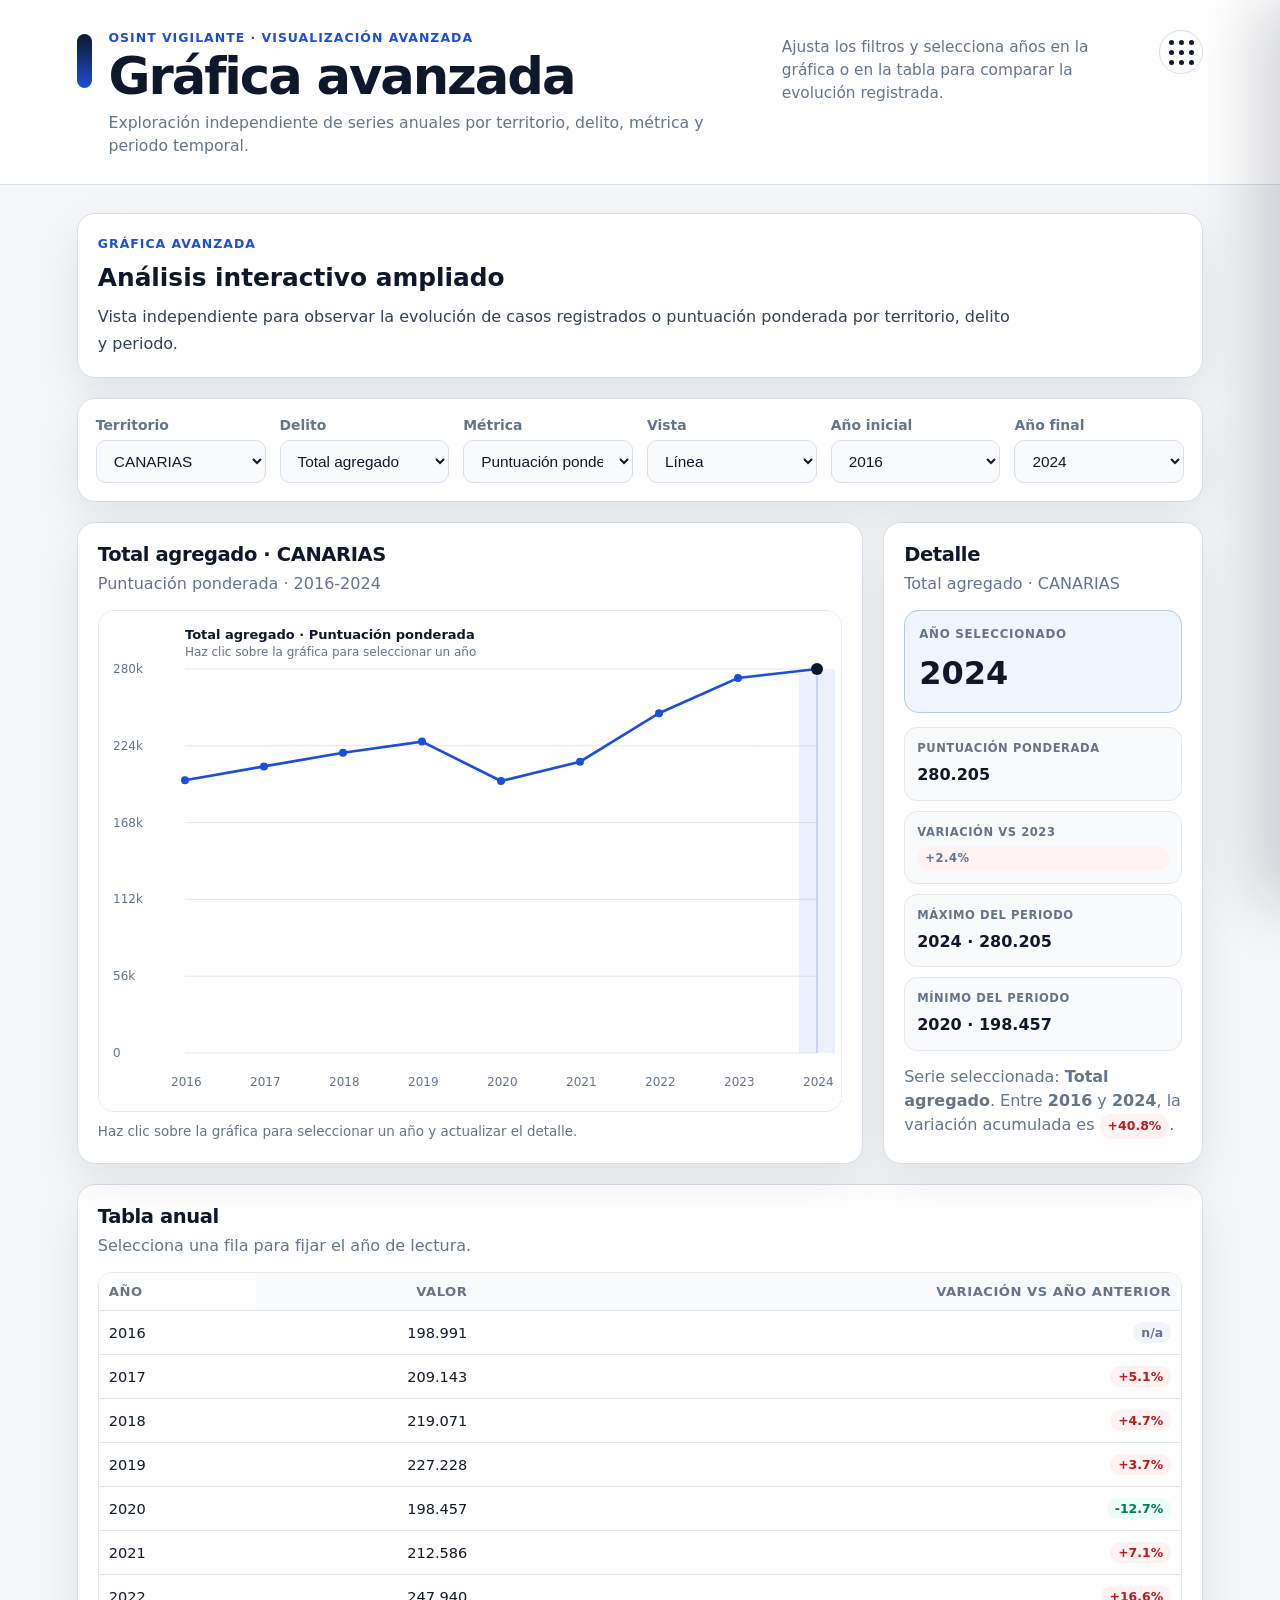
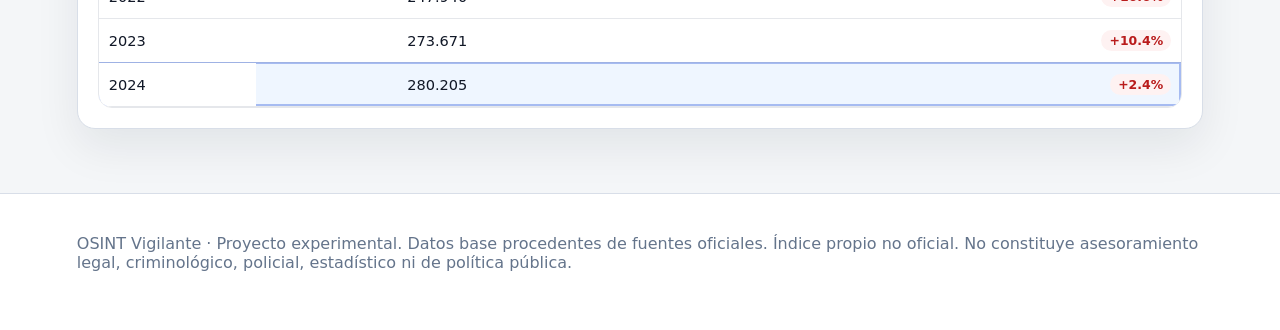
==== grafica.html @ 068927e8 "Fix advanced graph blank page" ====
<!doctype html>
<html lang="es">
<head>
  <meta charset="utf-8" />
  <meta name="viewport" content="width=device-width, initial-scale=1" />

  <title>Gráfica avanzada · OSINT Vigilante</title>

  <meta
    name="description"
    content="Visualización interactiva avanzada del Observatorio de Severidad Criminal en España, con selección de territorio, delito, métrica y periodo temporal."
  />

  <link rel="stylesheet" href="styles.css?v=18" />
</head>

<body>
  <header class="topbar">
    <div class="brand">
      <span class="brand-mark"></span>

      <div>
        <p class="eyebrow">OSINT Vigilante · Visualización avanzada</p>
        <h1>Gráfica avanzada</h1>
        <p class="project-label">
          Exploración independiente de series anuales por territorio, delito, métrica y periodo temporal.
        </p>
      </div>
    </div>

    <div class="topbar-actions">
      <p class="header-note">
        Ajusta los filtros y selecciona años en la gráfica o en la tabla para comparar la evolución registrada.
      </p>

      <button
        id="menuButton"
        class="apps-button"
        type="button"
        aria-label="Abrir menú"
        aria-expanded="false"
      >
        <span></span><span></span><span></span>
        <span></span><span></span><span></span>
        <span></span><span></span><span></span>
      </button>
    </div>
  </header>

  <div id="drawerOverlay" class="drawer-overlay"></div>

  <aside id="sideDrawer" class="side-drawer" aria-label="Menú lateral">
    <div class="drawer-header">
      <div>
        <p class="eyebrow">Navegación</p>
        <h2>OSINT Vigilante</h2>
      </div>

      <button
        id="closeMenuButton"
        class="drawer-close"
        type="button"
        aria-label="Cerrar menú"
      >
        ×
      </button>
    </div>

    <nav class="drawer-nav">
      <a href="index.html">
        <strong>Dashboard</strong>
        <span>Explorar datos ponderados por territorio, año y delito.</span>
      </a>

      <a href="grafica.html">
        <strong>Gráfica avanzada</strong>
        <span>Visualización interactiva independiente para análisis gráfico ampliado.</span>
      </a>

      <a href="metodologia.html">
        <strong>Motivo, metodología y disclaimer legal</strong>
        <span>Por qué existe el proyecto, límites de uso y advertencias.</span>
      </a>
    </nav>

    <div class="drawer-note">
      <strong>OSINT Vigilante:</strong>
      proyecto personal de análisis de fuentes abiertas y visualización de datos públicos. Serie anual consolidada hasta 2024.
    </div>
  </aside>

  <main>
    <section class="panel page-section advanced-hero">
      <p class="section-kicker">Gráfica avanzada</p>
      <h2>Análisis interactivo ampliado</h2>
      <p>
        Vista independiente para observar la evolución de casos registrados o puntuación ponderada por territorio, delito y periodo.
      </p>
    </section>

    <section class="advanced-controls" aria-label="Controles de gráfica avanzada">
      <label>
        Territorio
        <select id="advancedTerritorySelect"></select>
      </label>

      <label>
        Delito
        <select id="advancedCrimeSelect"></select>
      </label>

      <label>
        Métrica
        <select id="advancedMetricSelect">
          <option value="weighted_score">Puntuación ponderada</option>
          <option value="count">Casos registrados</option>
        </select>
      </label>

      <label>
        Vista
        <select id="advancedModeSelect">
          <option value="line">Línea</option>
          <option value="bar">Barras</option>
        </select>
      </label>

      <label>
        Año inicial
        <select id="advancedStartYearSelect"></select>
      </label>

      <label>
        Año final
        <select id="advancedEndYearSelect"></select>
      </label>
    </section>

    <section class="advanced-grid">
      <article class="panel advanced-chart-panel">
        <div class="panel-header">
          <div>
            <h2 id="advancedChartTitle">Evolución</h2>
            <p id="advancedChartSubtitle">Selecciona filtros para cargar la serie.</p>
          </div>
        </div>

        <div class="advanced-canvas-wrap">
          <canvas id="advancedChartCanvas"></canvas>
        </div>

        <p class="advanced-chart-help">
          Haz clic sobre la gráfica para seleccionar un año y actualizar el detalle.
        </p>
      </article>

      <aside class="panel">
        <div class="panel-header">
          <div>
            <h2>Detalle</h2>
            <p id="advancedDetailSubtitle">Resumen del año seleccionado.</p>
          </div>
        </div>

        <div id="advancedInsightBox" class="advanced-insight-box"></div>
      </aside>
    </section>

    <section class="panel advanced-mobile-panel">
      <div class="panel-header">
        <div>
          <h2>Serie anual</h2>
          <p>Vista optimizada para selección táctil.</p>
        </div>
      </div>

      <div id="advancedMobileList" class="advanced-mobile-list"></div>
    </section>

    <section class="panel advanced-table-panel">
      <div class="panel-header">
        <div>
          <h2>Tabla anual</h2>
          <p>Selecciona una fila para fijar el año de lectura.</p>
        </div>
      </div>

      <div class="table-scroll">
        <table class="advanced-table">
          <thead>
            <tr>
              <th>Año</th>
              <th>Valor</th>
              <th>Variación vs año anterior</th>
            </tr>
          </thead>

          <tbody id="advancedTableBody"></tbody>
        </table>
      </div>
    </section>
  </main>

  <footer>
    <p>
      OSINT Vigilante · Proyecto experimental. Datos base procedentes de fuentes oficiales. Índice propio no oficial. No constituye asesoramiento legal, criminológico, policial, estadístico ni de política pública.
    </p>
  </footer>

  <script src="menu.js?v=18"></script>
  <script src="grafica.js?v=18"></script>
</body>
</html>
---- styles.css ----
:root {
  --bg: #f4f6f8;
  --surface: #ffffff;
  --surface-soft: #f8fafc;
  --text: #111827;
  --muted: #64748b;
  --border: #d8dee8;
  --border-soft: #e5e7eb;
  --navy: #0f172a;
  --blue: #1d4ed8;
  --blue-soft: #eff6ff;
  --green: #047857;
  --green-soft: #ecfdf5;
  --red: #b91c1c;
  --red-soft: #fef2f2;
  --amber: #b45309;
  --amber-soft: #fffbeb;
  --shadow: 0 18px 45px rgba(15, 23, 42, 0.08);
}

* {
  box-sizing: border-box;
}

html,
body {
  max-width: 100%;
}

body {
  margin: 0;
  font-family: Inter, ui-sans-serif, system-ui, -apple-system, BlinkMacSystemFont, "Segoe UI", sans-serif;
  background: var(--bg);
  color: var(--text);
}

/* =========================
   Header
   ========================= */

.topbar {
  padding: 30px 6vw 26px;
  background: var(--surface);
  border-bottom: 1px solid var(--border);
  display: flex;
  align-items: flex-start;
  justify-content: space-between;
  gap: 28px;
}

.brand {
  display: flex;
  align-items: flex-start;
  gap: 16px;
}

.brand-mark {
  width: 18px;
  height: 54px;
  border-radius: 999px;
  background: linear-gradient(180deg, var(--navy), var(--blue));
  display: inline-block;
  margin-top: 4px;
}

.eyebrow {
  margin: 0 0 6px;
  color: var(--blue);
  font-weight: 700;
  text-transform: uppercase;
  font-size: 0.78rem;
  letter-spacing: 0.08em;
}

h1 {
  margin: 0;
  max-width: 900px;
  font-size: clamp(1.9rem, 4vw, 3.7rem);
  line-height: 1;
  color: var(--navy);
  letter-spacing: -0.04em;
}

.project-label {
  margin: 10px 0 0;
  color: var(--muted);
  font-size: 0.98rem;
  line-height: 1.45;
  max-width: 760px;
}

.header-note {
  max-width: 420px;
  margin: 6px 0 0;
  color: var(--muted);
  line-height: 1.5;
  font-size: 0.96rem;
}

.topbar-actions {
  display: flex;
  align-items: flex-start;
  gap: 18px;
}

.apps-button {
  width: 44px;
  height: 44px;
  flex: 0 0 auto;
  display: grid;
  grid-template-columns: repeat(3, 5px);
  grid-template-rows: repeat(3, 5px);
  gap: 5px;
  justify-content: center;
  align-content: center;
  border: 1px solid var(--border);
  border-radius: 999px;
  background: var(--surface);
  cursor: pointer;
  transition: background 0.15s ease, box-shadow 0.15s ease, transform 0.15s ease;
}

.apps-button span {
  width: 5px;
  height: 5px;
  border-radius: 999px;
  background: var(--navy);
  display: block;
}

.apps-button:hover {
  background: var(--blue-soft);
  box-shadow: 0 10px 28px rgba(15, 23, 42, 0.12);
  transform: translateY(-1px);
}

/* =========================
   Drawer
   ========================= */

.no-scroll {
  overflow: hidden;
}

.drawer-overlay {
  position: fixed;
  inset: 0;
  background: rgba(15, 23, 42, 0.38);
  opacity: 0;
  pointer-events: none;
  transition: opacity 0.2s ease;
  z-index: 40;
}

.drawer-overlay.overlay-visible {
  opacity: 1;
  pointer-events: auto;
}

.side-drawer {
  position: fixed;
  top: 0;
  right: 0;
  width: min(430px, 92vw);
  height: 100vh;
  background: var(--surface);
  border-left: 1px solid var(--border);
  box-shadow: -24px 0 60px rgba(15, 23, 42, 0.18);
  transform: translateX(100%);
  transition: transform 0.24s ease;
  z-index: 50;
  padding: 24px;
  display: flex;
  flex-direction: column;
}

.side-drawer.drawer-open {
  transform: translateX(0);
}

.drawer-header {
  display: flex;
  justify-content: space-between;
  align-items: flex-start;
  gap: 18px;
  padding-bottom: 18px;
  border-bottom: 1px solid var(--border-soft);
}

.drawer-header h2 {
  margin: 0;
  color: var(--navy);
  letter-spacing: -0.03em;
}

.drawer-close {
  width: 38px;
  height: 38px;
  border: 1px solid var(--border);
  border-radius: 999px;
  background: var(--surface-soft);
  color: var(--navy);
  font-size: 1.5rem;
  line-height: 1;
  cursor: pointer;
}

.drawer-close:hover {
  background: var(--blue-soft);
}

.drawer-nav {
  display: grid;
  gap: 12px;
  margin-top: 22px;
}

.drawer-nav a {
  display: grid;
  gap: 5px;
  padding: 15px;
  border: 1px solid var(--border-soft);
  border-radius: 14px;
  background: var(--surface-soft);
  color: var(--text);
  text-decoration: none;
  transition: background 0.15s ease, border-color 0.15s ease, transform 0.15s ease;
}

.drawer-nav a:hover {
  background: var(--blue-soft);
  border-color: rgba(29, 78, 216, 0.35);
  transform: translateY(-1px);
}

.drawer-nav strong {
  color: var(--navy);
}

.drawer-nav span {
  color: var(--muted);
  line-height: 1.4;
  font-size: 0.92rem;
}

.drawer-note {
  margin-top: auto;
  padding: 14px;
  border: 1px solid #f5d68a;
  border-radius: 14px;
  background: var(--amber-soft);
  color: #713f12;
  line-height: 1.45;
}

/* =========================
   Main layout
   ========================= */

main {
  padding: 28px 6vw 64px;
}

/* =========================
   Methodology warning
   ========================= */

details.method-warning {
  margin-bottom: 20px;
  padding: 0;
  border: 1px solid var(--red);
  border-left: 5px solid var(--red);
  border-radius: 14px;
  background: #ffffff;
  color: #111827;
  overflow: hidden;
}

details.method-warning summary {
  display: flex;
  align-items: center;
  justify-content: space-between;
  gap: 14px;
  padding: 15px 17px;
  cursor: pointer;
  color: #111827;
  font-weight: 800;
  line-height: 1.35;
  list-style: none;
  user-select: none;
}

details.method-warning summary::-webkit-details-marker {
  display: none;
}

details.method-warning summary::after {
  content: "";
  width: 9px;
  height: 9px;
  border-right: 2px solid #111827;
  border-bottom: 2px solid #111827;
  transform: rotate(45deg);
  transition: transform 0.15s ease;
  flex: 0 0 auto;
  margin-right: 3px;
}

details.method-warning[open] summary {
  border-bottom: 1px solid #fee2e2;
}

details.method-warning[open] summary::after {
  transform: rotate(-135deg);
}

.method-warning-body {
  padding: 15px 17px 17px;
  color: #111827;
  line-height: 1.55;
  background: #ffffff;
}

.method-warning-body p {
  margin: 0 0 11px;
  color: #111827;
}

.method-warning-body p:last-child {
  margin-bottom: 0;
}

.method-warning-body strong {
  color: #111827;
}

section.method-warning {
  margin-bottom: 20px;
  padding: 15px 17px;
  border: 1px solid var(--red);
  border-left: 5px solid var(--red);
  border-radius: 14px;
  background: #ffffff;
  color: #111827;
  line-height: 1.45;
}

/* =========================
   Filters
   ========================= */

.filters-panel {
  display: grid;
  grid-template-columns: repeat(4, minmax(180px, 1fr));
  gap: 14px;
  padding: 18px;
  background: var(--surface);
  border: 1px solid var(--border);
  border-radius: 18px;
  box-shadow: var(--shadow);
  margin-bottom: 20px;
}

label {
  display: grid;
  gap: 7px;
  color: var(--muted);
  font-size: 0.87rem;
  font-weight: 600;
}

select {
  width: 100%;
  padding: 11px 13px;
  border: 1px solid var(--border);
  border-radius: 10px;
  background: var(--surface-soft);
  color: var(--text);
  font-size: 0.96rem;
  outline: none;
}

select:focus {
  border-color: var(--blue);
  box-shadow: 0 0 0 3px rgba(29, 78, 216, 0.12);
}

/* =========================
   KPI cards
   ========================= */

.kpi-grid {
  display: grid;
  grid-template-columns: repeat(4, minmax(160px, 1fr));
  gap: 14px;
  margin-bottom: 20px;
}

.kpi-card {
  padding: 18px;
  background: var(--surface);
  border: 1px solid var(--border);
  border-radius: 18px;
  box-shadow: var(--shadow);
}

.kpi-label {
  margin: 0 0 8px;
  color: var(--muted);
  font-size: 0.84rem;
  font-weight: 700;
  text-transform: uppercase;
  letter-spacing: 0.05em;
}

.kpi-card h2 {
  margin: 0;
  font-size: 2rem;
  color: var(--navy);
  letter-spacing: -0.04em;
}

.kpi-context {
  margin: 8px 0 0;
  color: var(--muted);
  font-size: 0.9rem;
}

/* =========================
   Desktop dashboard
   ========================= */

.dashboard-grid {
  display: grid;
  grid-template-columns: minmax(0, 2.1fr) minmax(310px, 0.9fr);
  gap: 20px;
  margin-bottom: 20px;
}

.panel {
  background: var(--surface);
  border: 1px solid var(--border);
  border-radius: 18px;
  padding: 20px;
  box-shadow: var(--shadow);
}

.chart-panel {
  min-width: 0;
}

.panel-header {
  display: flex;
  justify-content: space-between;
  align-items: flex-start;
  gap: 18px;
  margin-bottom: 14px;
}

.panel h2 {
  margin: 0;
  color: var(--navy);
  font-size: 1.22rem;
  letter-spacing: -0.02em;
}

.panel h3 {
  margin: 0 0 10px;
  color: var(--navy);
  font-size: 1rem;
}

.panel p {
  margin: 6px 0 0;
  color: var(--muted);
  line-height: 1.5;
}

canvas {
  width: 100%;
  height: auto;
  border: 1px solid var(--border-soft);
  border-radius: 16px;
  background: #ffffff;
}

.insight-box {
  color: #334155;
  line-height: 1.55;
}

.insight-box strong {
  color: var(--navy);
}

.divider {
  height: 1px;
  background: var(--border-soft);
  margin: 18px 0;
}

.selected-cell-box {
  padding: 14px;
  border: 1px solid var(--border-soft);
  border-radius: 14px;
  background: var(--surface-soft);
  color: #334155;
  line-height: 1.55;
}

/* =========================
   Tables
   ========================= */

.table-scroll {
  overflow-x: auto;
  border: 1px solid var(--border-soft);
  border-radius: 14px;
}

table {
  width: 100%;
  border-collapse: collapse;
  font-size: 0.91rem;
  background: var(--surface);
}

th,
td {
  padding: 11px 10px;
  border-bottom: 1px solid var(--border-soft);
  text-align: right;
  white-space: nowrap;
}

th:first-child,
td:first-child {
  text-align: left;
  position: sticky;
  left: 0;
  background: var(--surface);
  z-index: 1;
}

th {
  color: var(--muted);
  background: #f8fafc;
  font-weight: 700;
  font-size: 0.82rem;
  text-transform: uppercase;
  letter-spacing: 0.04em;
}

.annual-table th.year-header {
  cursor: pointer;
  color: var(--blue);
}

.annual-table th.year-header:hover {
  background: var(--blue-soft);
}

.annual-cell {
  cursor: pointer;
  min-width: 118px;
  transition: background 0.12s ease, outline 0.12s ease;
}

.annual-cell:hover {
  background: var(--blue-soft);
}

.cell-value {
  display: block;
  font-weight: 700;
  color: var(--navy);
}

.cell-change {
  display: block;
  margin-top: 3px;
  font-size: 0.77rem;
}

.change-positive {
  color: var(--red);
}

.change-negative {
  color: var(--green);
}

.change-neutral {
  color: var(--muted);
}

.selected-cell {
  outline: 2px solid var(--blue);
  outline-offset: -2px;
  background: var(--blue-soft);
}

/* =========================
   Badges and weights
   ========================= */

.badge {
  display: inline-flex;
  align-items: center;
  padding: 3px 8px;
  border-radius: 999px;
  font-size: 0.78rem;
  font-weight: 700;
}

.badge-positive {
  background: var(--red-soft);
  color: var(--red);
}

.badge-negative {
  background: var(--green-soft);
  color: var(--green);
}

.badge-neutral {
  background: #f1f5f9;
  color: var(--muted);
}

.weights-grid {
  display: grid;
  grid-template-columns: repeat(auto-fit, minmax(240px, 1fr));
  gap: 10px;
}

.weight-card {
  display: flex;
  justify-content: space-between;
  gap: 14px;
  padding: 13px;
  border: 1px solid var(--border-soft);
  border-radius: 13px;
  background: var(--surface-soft);
}

.weight-card span {
  color: #334155;
}

.weight-card strong {
  color: var(--navy);
}

/* =========================
   Content pages
   ========================= */

.content-page {
  max-width: 1120px;
  margin: 0 auto;
}

.page-section {
  margin-bottom: 20px;
}

.page-section h2 {
  font-size: 1.65rem;
  margin-bottom: 12px;
}

.page-section p {
  color: #334155;
  font-size: 1rem;
  line-height: 1.68;
  margin: 12px 0 0;
}

.section-kicker {
  margin: 0 0 8px !important;
  color: var(--blue) !important;
  font-weight: 800;
  text-transform: uppercase;
  letter-spacing: 0.08em;
  font-size: 0.78rem !important;
}

.quote-box,
.formula-box {
  margin-top: 18px;
  padding: 18px;
  border-radius: 15px;
  border: 1px solid var(--border);
  background: var(--surface-soft);
  color: var(--navy);
  line-height: 1.55;
}

.formula-box {
  font-family: ui-monospace, SFMono-Regular, Menlo, Monaco, Consolas, "Liberation Mono", monospace;
  font-size: 1rem;
  background: #0f172a;
  color: #f8fafc;
  border-color: #0f172a;
}

.link-grid {
  margin-top: 18px;
  display: grid;
  grid-template-columns: repeat(auto-fit, minmax(260px, 1fr));
  gap: 12px;
}

.link-grid a {
  display: grid;
  gap: 5px;
  padding: 15px;
  border: 1px solid var(--border-soft);
  border-radius: 14px;
  background: var(--surface-soft);
  text-decoration: none;
}

.link-grid a:hover {
  background: var(--blue-soft);
  border-color: rgba(29, 78, 216, 0.35);
}

.link-grid strong {
  color: var(--navy);
}

.link-grid span {
  color: var(--muted);
  line-height: 1.4;
}

.legal-panel {
  border-color: #fecaca;
  background: #fffafa;
}

.legal-list {
  display: grid;
  gap: 14px;
}

.legal-list p {
  margin: 0;
  padding: 15px;
  border: 1px solid #fee2e2;
  border-radius: 14px;
  background: #ffffff;
}

.legal-list strong {
  color: var(--navy);
}

/* =========================
   Mobile dashboard base
   ========================= */

.mobile-only {
  display: none;
}

.mobile-view {
  display: none;
}

.mobile-view.active {
  display: block;
}

.mobile-graph-link {
  display: inline-flex;
  justify-content: center;
  align-items: center;
  width: 100%;
  margin-top: 12px;
  padding: 12px 14px;
  border-radius: 999px;
  background: var(--navy);
  color: #ffffff;
  text-decoration: none;
  font-weight: 800;
  font-size: 0.88rem;
}

/* =========================
   Mobile comparison context
   ========================= */

.mobile-context-card {
  padding: 14px;
  border: 1px solid rgba(29, 78, 216, 0.28);
  border-radius: 15px;
  background: var(--blue-soft);
  margin-bottom: 12px;
  color: #1e293b;
}

.mobile-context-card strong {
  display: block;
  margin-top: 4px;
  color: var(--navy);
  font-size: 1.35rem;
  letter-spacing: -0.04em;
}

.mobile-context-card p {
  margin: 7px 0 0;
  color: #334155;
  font-size: 0.84rem;
  line-height: 1.45;
}

.mobile-change-box {
  display: grid;
  justify-items: end;
  gap: 4px;
}

.mobile-change-box small {
  color: var(--muted);
  font-size: 0.68rem;
  font-weight: 800;
  text-transform: uppercase;
  letter-spacing: 0.05em;
}

.mobile-card-compare {
  padding-top: 9px;
  border-top: 1px solid var(--border-soft);
  color: var(--muted);
  font-size: 0.76rem;
  font-weight: 700;
}

/* =========================
   Footer
   ========================= */

footer {
  padding: 24px 6vw 42px;
  color: var(--muted);
  border-top: 1px solid var(--border);
  background: var(--surface);
}

/* =========================
   Advanced graph
   ========================= */

.advanced-hero h2 {
  margin: 0;
  color: var(--navy);
  font-size: 1.55rem;
  letter-spacing: 0;
}

.advanced-hero p {
  max-width: 920px;
}

.advanced-controls {
  display: grid;
  grid-template-columns: repeat(6, minmax(150px, 1fr));
  gap: 14px;
  padding: 18px;
  background: var(--surface);
  border: 1px solid var(--border);
  border-radius: 18px;
  box-shadow: var(--shadow);
  margin-bottom: 20px;
}

.advanced-grid {
  display: grid;
  grid-template-columns: minmax(0, 2fr) minmax(320px, 0.8fr);
  gap: 20px;
  margin-bottom: 20px;
}

.advanced-chart-panel {
  min-width: 0;
}

.advanced-canvas-wrap {
  width: 100%;
  min-height: 500px;
  border: 1px solid var(--border-soft);
  border-radius: 16px;
  background: #ffffff;
  overflow: hidden;
}

#advancedChartCanvas {
  display: block;
  width: 100%;
  height: auto;
  border: 0;
  border-radius: 0;
  cursor: crosshair;
}

.advanced-chart-help {
  margin-top: 10px !important;
  color: var(--muted);
  font-size: 0.84rem;
}

.advanced-insight-box {
  color: #334155;
  line-height: 1.55;
}

.advanced-selected-year {
  padding: 14px;
  border: 1px solid rgba(29, 78, 216, 0.28);
  border-radius: 15px;
  background: var(--blue-soft);
  margin-bottom: 14px;
}

.advanced-selected-year span {
  display: block;
  color: var(--muted);
  font-size: 0.74rem;
  font-weight: 800;
  text-transform: uppercase;
  letter-spacing: 0.06em;
}

.advanced-selected-year strong {
  display: block;
  margin-top: 5px;
  color: var(--navy);
  font-size: 2rem;
  letter-spacing: 0;
}

.advanced-detail-grid {
  display: grid;
  gap: 10px;
  margin-bottom: 14px;
}

.advanced-detail-grid div {
  padding: 12px;
  border: 1px solid var(--border-soft);
  border-radius: 13px;
  background: var(--surface-soft);
}

.advanced-detail-grid span {
  display: block;
  color: var(--muted);
  font-size: 0.72rem;
  font-weight: 800;
  text-transform: uppercase;
  letter-spacing: 0.05em;
}

.advanced-detail-grid strong {
  display: block;
  margin-top: 5px;
  color: var(--navy);
  font-size: 1rem;
}

.advanced-table tbody tr {
  cursor: pointer;
}

.advanced-table tbody tr:hover {
  background: var(--blue-soft);
}

.advanced-table tbody tr.selected-row {
  background: var(--blue-soft);
  outline: 2px solid rgba(29, 78, 216, 0.35);
  outline-offset: -2px;
}

.advanced-mobile-panel {
  display: none;
}

.advanced-mobile-list {
  display: grid;
  gap: 10px;
}

.advanced-year-card {
  width: 100%;
  display: grid;
  gap: 9px;
  padding: 13px;
  border: 1px solid var(--border-soft);
  border-radius: 15px;
  background: #ffffff;
  text-align: left;
  cursor: pointer;
}

.advanced-year-card.selected {
  border-color: rgba(29, 78, 216, 0.55);
  background: var(--blue-soft);
}

.advanced-year-card-top,
.advanced-year-card-bottom {
  display: flex;
  justify-content: space-between;
  align-items: center;
  gap: 12px;
}

.advanced-year-card-top strong {
  color: var(--navy);
  font-size: 1rem;
}

.advanced-year-card-bottom {
  color: var(--muted);
  font-size: 0.78rem;
}

.advanced-year-card-bottom strong {
  color: var(--navy);
  font-size: 0.94rem;
}

.advanced-mobile-bar-track {
  width: 100%;
  height: 9px;
  border-radius: 999px;
  background: #e2e8f0;
  overflow: hidden;
}

.advanced-mobile-bar-fill {
  display: block;
  height: 100%;
  border-radius: 999px;
  background: var(--blue);
}

@media (max-width: 1100px) {
  .advanced-controls {
    grid-template-columns: repeat(3, minmax(150px, 1fr));
  }

  .advanced-grid {
    grid-template-columns: 1fr;
  }
}

@media (max-width: 900px), (hover: none) and (pointer: coarse) {
  .advanced-controls {
    position: static;
    grid-template-columns: 1fr 1fr;
    gap: 10px;
    padding: 12px;
    border-radius: 16px;
    margin-bottom: 12px;
    box-shadow: 0 14px 34px rgba(15, 23, 42, 0.10);
  }

  .advanced-controls label:first-child,
  .advanced-controls label:nth-child(2) {
    grid-column: 1 / -1;
  }

  .advanced-grid {
    display: grid;
    gap: 12px;
    margin-bottom: 12px;
  }

  .advanced-canvas-wrap {
    min-height: 360px;
  }

  .advanced-chart-help {
    display: none;
  }

  .advanced-mobile-panel {
    display: block;
    margin-bottom: 12px;
  }

  .advanced-table-panel {
    display: none;
  }

  .advanced-selected-year strong {
    font-size: 1.5rem;
  }
}

@media (max-width: 640px) {
  .advanced-controls {
    grid-template-columns: 1fr;
  }
}

/* =========================
   Responsive
   ========================= */

@media (max-width: 1100px) {
  .filters-panel {
    grid-template-columns: repeat(2, minmax(180px, 1fr));
  }

  .kpi-grid {
    grid-template-columns: repeat(2, minmax(160px, 1fr));
  }

  .dashboard-grid {
    grid-template-columns: 1fr;
  }

  .topbar {
    flex-direction: column;
  }

  .topbar-actions {
    width: 100%;
    justify-content: space-between;
  }
}

@media (max-width: 900px), (hover: none) and (pointer: coarse) {
  html,
  body {
    max-width: 100%;
    overflow-x: hidden;
  }

  body {
    background: #f8fafc;
  }

  .topbar {
    padding: 18px 16px 14px;
    gap: 16px;
  }

  .brand {
    gap: 11px;
  }

  .brand-mark {
    width: 10px;
    height: 46px;
  }

  .eyebrow {
    font-size: 0.68rem;
    line-height: 1.25;
  }

  h1 {
    font-size: 1.65rem;
    line-height: 1.05;
    letter-spacing: -0.035em;
  }

  .project-label {
    font-size: 0.82rem;
    margin-top: 8px;
  }

  .topbar-actions {
    align-items: center;
  }

  .header-note {
    display: none;
  }

  .apps-button {
    width: 42px;
    height: 42px;
  }

  main {
    max-width: 100%;
    overflow-x: hidden;
    padding: 14px 12px 42px;
  }

  details.method-warning {
    margin-bottom: 12px;
    border-radius: 14px;
  }

  details.method-warning summary {
    padding: 13px;
    font-size: 0.84rem;
  }

  .method-warning-body {
    padding: 13px;
    font-size: 0.82rem;
    line-height: 1.5;
  }

  section.method-warning {
    margin-bottom: 12px;
    padding: 13px;
    border-radius: 14px;
    font-size: 0.82rem;
    line-height: 1.5;
  }

  .filters-panel {
    position: sticky;
    top: 0;
    z-index: 20;
    display: grid;
    grid-template-columns: 1fr 1fr;
    gap: 10px;
    padding: 12px;
    border-radius: 16px;
    margin-bottom: 12px;
    box-shadow: 0 14px 34px rgba(15, 23, 42, 0.12);
  }

  .filters-panel label {
    min-width: 0;
    font-size: 0.72rem;
    gap: 5px;
  }

  .filters-panel label:first-child {
    grid-column: 1 / -1;
  }

  select {
    padding: 10px 9px;
    font-size: 0.84rem;
    border-radius: 10px;
  }

  .kpi-grid {
    display: grid;
    grid-template-columns: 1fr 1fr;
    gap: 10px;
    margin-bottom: 12px;
  }

  .kpi-card {
    padding: 13px;
    border-radius: 15px;
    box-shadow: none;
  }

  .kpi-label {
    font-size: 0.66rem;
    line-height: 1.25;
    margin-bottom: 7px;
  }

  .kpi-card h2 {
    font-size: 1.25rem;
    letter-spacing: -0.03em;
  }

  .kpi-context {
    font-size: 0.72rem;
    line-height: 1.35;
  }

  .desktop-dashboard-grid,
  .desktop-annual-panel,
  .desktop-ranking-panel {
    display: none !important;
  }

  .mobile-only {
    display: block !important;
  }

  .mobile-dashboard {
    margin-bottom: 12px;
  }

  .mobile-tabs {
    position: sticky;
    top: 118px;
    z-index: 19;
    display: grid;
    grid-template-columns: repeat(4, 1fr);
    gap: 7px;
    padding: 7px;
    margin-bottom: 10px;
    border: 1px solid var(--border);
    border-radius: 18px;
    background: rgba(255, 255, 255, 0.94);
    backdrop-filter: blur(12px);
  }

  .mobile-tab {
    border: 0;
    border-radius: 999px;
    background: transparent;
    color: var(--muted);
    padding: 9px 3px;
    font-size: 0.72rem;
    font-weight: 800;
    cursor: pointer;
  }

  .mobile-tab.active {
    background: var(--navy);
    color: #ffffff;
  }

  .mobile-view {
    display: none !important;
  }

  .mobile-view.active {
    display: block !important;
  }

  .mobile-panel {
    background: var(--surface);
    border: 1px solid var(--border);
    border-radius: 18px;
    padding: 15px;
    box-shadow: 0 12px 32px rgba(15, 23, 42, 0.08);
  }

  .mobile-panel-header {
    margin-bottom: 12px;
  }

  .mobile-panel-header h2 {
    margin: 0;
    color: var(--navy);
    font-size: 1.1rem;
    letter-spacing: -0.025em;
  }

  .mobile-panel-header p {
    font-size: 0.82rem;
    line-height: 1.45;
  }

  .mobile-summary-card {
    padding: 14px;
    border: 1px solid var(--border-soft);
    border-radius: 15px;
    background: var(--surface-soft);
    margin-bottom: 10px;
  }

  .mobile-summary-card.primary {
    background: #0f172a;
    color: #ffffff;
    border-color: #0f172a;
  }

  .mobile-summary-card.primary .mobile-label,
  .mobile-summary-card.primary p {
    color: #cbd5e1;
  }

  .mobile-summary-card strong {
    display: block;
    margin-top: 4px;
    color: inherit;
    font-size: 1.08rem;
    line-height: 1.25;
  }

  .mobile-summary-card p {
    margin: 8px 0 0;
    color: #475569;
    font-size: 0.86rem;
    line-height: 1.45;
  }

  .mobile-label {
    color: var(--muted);
    font-size: 0.72rem;
    font-weight: 800;
    text-transform: uppercase;
    letter-spacing: 0.06em;
  }

  .mobile-metric-grid {
    display: grid;
    grid-template-columns: 1fr 1fr;
    gap: 10px;
    margin-bottom: 10px;
  }

  .mobile-metric {
    padding: 13px;
    border: 1px solid var(--border-soft);
    border-radius: 15px;
    background: #ffffff;
  }

  .mobile-metric span {
    display: block;
    color: var(--muted);
    font-size: 0.72rem;
    font-weight: 800;
    text-transform: uppercase;
    letter-spacing: 0.05em;
  }

  .mobile-metric strong {
    display: block;
    margin-top: 6px;
    color: var(--navy);
    font-size: 1.25rem;
    letter-spacing: -0.04em;
  }

  .mobile-metric small {
    display: block;
    margin-top: 4px;
    color: var(--muted);
    font-size: 0.76rem;
  }

  .mobile-note-box {
    padding: 12px;
    border: 1px solid #f5d68a;
    border-radius: 13px;
    background: var(--amber-soft);
    color: #713f12;
    font-size: 0.82rem;
    line-height: 1.45;
  }

  .mobile-card-list {
    display: grid;
    gap: 10px;
  }

  .mobile-crime-card {
    width: 100%;
    display: grid;
    gap: 10px;
    padding: 14px;
    border: 1px solid var(--border-soft);
    border-radius: 16px;
    background: #ffffff;
    text-align: left;
    cursor: pointer;
  }

  .mobile-crime-card:active {
    transform: scale(0.99);
  }

  .mobile-crime-card strong {
    color: var(--navy);
    font-size: 0.98rem;
    line-height: 1.25;
  }

  .mobile-card-top {
    display: flex;
    justify-content: space-between;
    align-items: center;
    gap: 10px;
  }

  .mobile-rank {
    display: inline-flex;
    align-items: center;
    justify-content: center;
    min-width: 34px;
    height: 25px;
    padding: 0 8px;
    border-radius: 999px;
    background: var(--blue-soft);
    color: var(--blue);
    font-size: 0.76rem;
    font-weight: 900;
  }

  .mobile-card-stats {
    display: grid;
    grid-template-columns: repeat(3, 1fr);
    gap: 8px;
  }

  .mobile-card-stats span {
    display: grid;
    gap: 3px;
    padding: 9px;
    border-radius: 12px;
    background: var(--surface-soft);
    color: var(--navy);
    font-size: 0.86rem;
    font-weight: 800;
  }

  .mobile-card-stats small {
    color: var(--muted);
    font-size: 0.65rem;
    font-weight: 800;
    text-transform: uppercase;
    letter-spacing: 0.05em;
  }

  .mobile-timeline {
    display: grid;
    gap: 10px;
  }

  .mobile-year-row {
    width: 100%;
    display: grid;
    gap: 8px;
    padding: 13px;
    border: 1px solid var(--border-soft);
    border-radius: 15px;
    background: #ffffff;
    text-align: left;
    cursor: pointer;
  }

  .mobile-year-row.selected {
    border-color: rgba(29, 78, 216, 0.45);
    background: var(--blue-soft);
  }

  .mobile-year-header,
  .mobile-year-footer {
    display: flex;
    justify-content: space-between;
    align-items: center;
    gap: 12px;
  }

  .mobile-year-header strong {
    color: var(--navy);
    font-size: 1rem;
  }

  .mobile-year-footer {
    color: var(--muted);
    font-size: 0.78rem;
  }

  .mobile-year-footer strong {
    color: var(--navy);
    font-size: 0.9rem;
  }

  .mobile-bar-track {
    width: 100%;
    height: 8px;
    border-radius: 999px;
    background: #e2e8f0;
    overflow: hidden;
  }

  .mobile-bar-fill {
    display: block;
    height: 100%;
    border-radius: 999px;
    background: var(--blue);
  }

  .mobile-chart-panel {
    padding: 15px;
  }

  .mobile-graph-link {
    margin-top: 12px;
  }

  .panel {
    border-radius: 16px;
    padding: 15px;
    box-shadow: none;
  }

  .methodology-panel {
    margin-top: 12px;
  }

  .weights-grid {
    grid-template-columns: 1fr;
  }

  .weight-card {
    padding: 11px;
    font-size: 0.86rem;
  }

  .side-drawer {
    width: min(360px, 94vw);
    padding: 20px;
  }

  footer {
    padding: 20px 16px 34px;
    font-size: 0.82rem;
    line-height: 1.5;
  }
}

@media (max-width: 640px) {
  main,
  .topbar,
  footer {
    padding-left: 18px;
    padding-right: 18px;
  }

  .filters-panel {
    grid-template-columns: 1fr;
  }

  .kpi-grid {
    grid-template-columns: 1fr 1fr;
  }

  .mobile-card-stats {
    grid-template-columns: 1fr;
  }
}
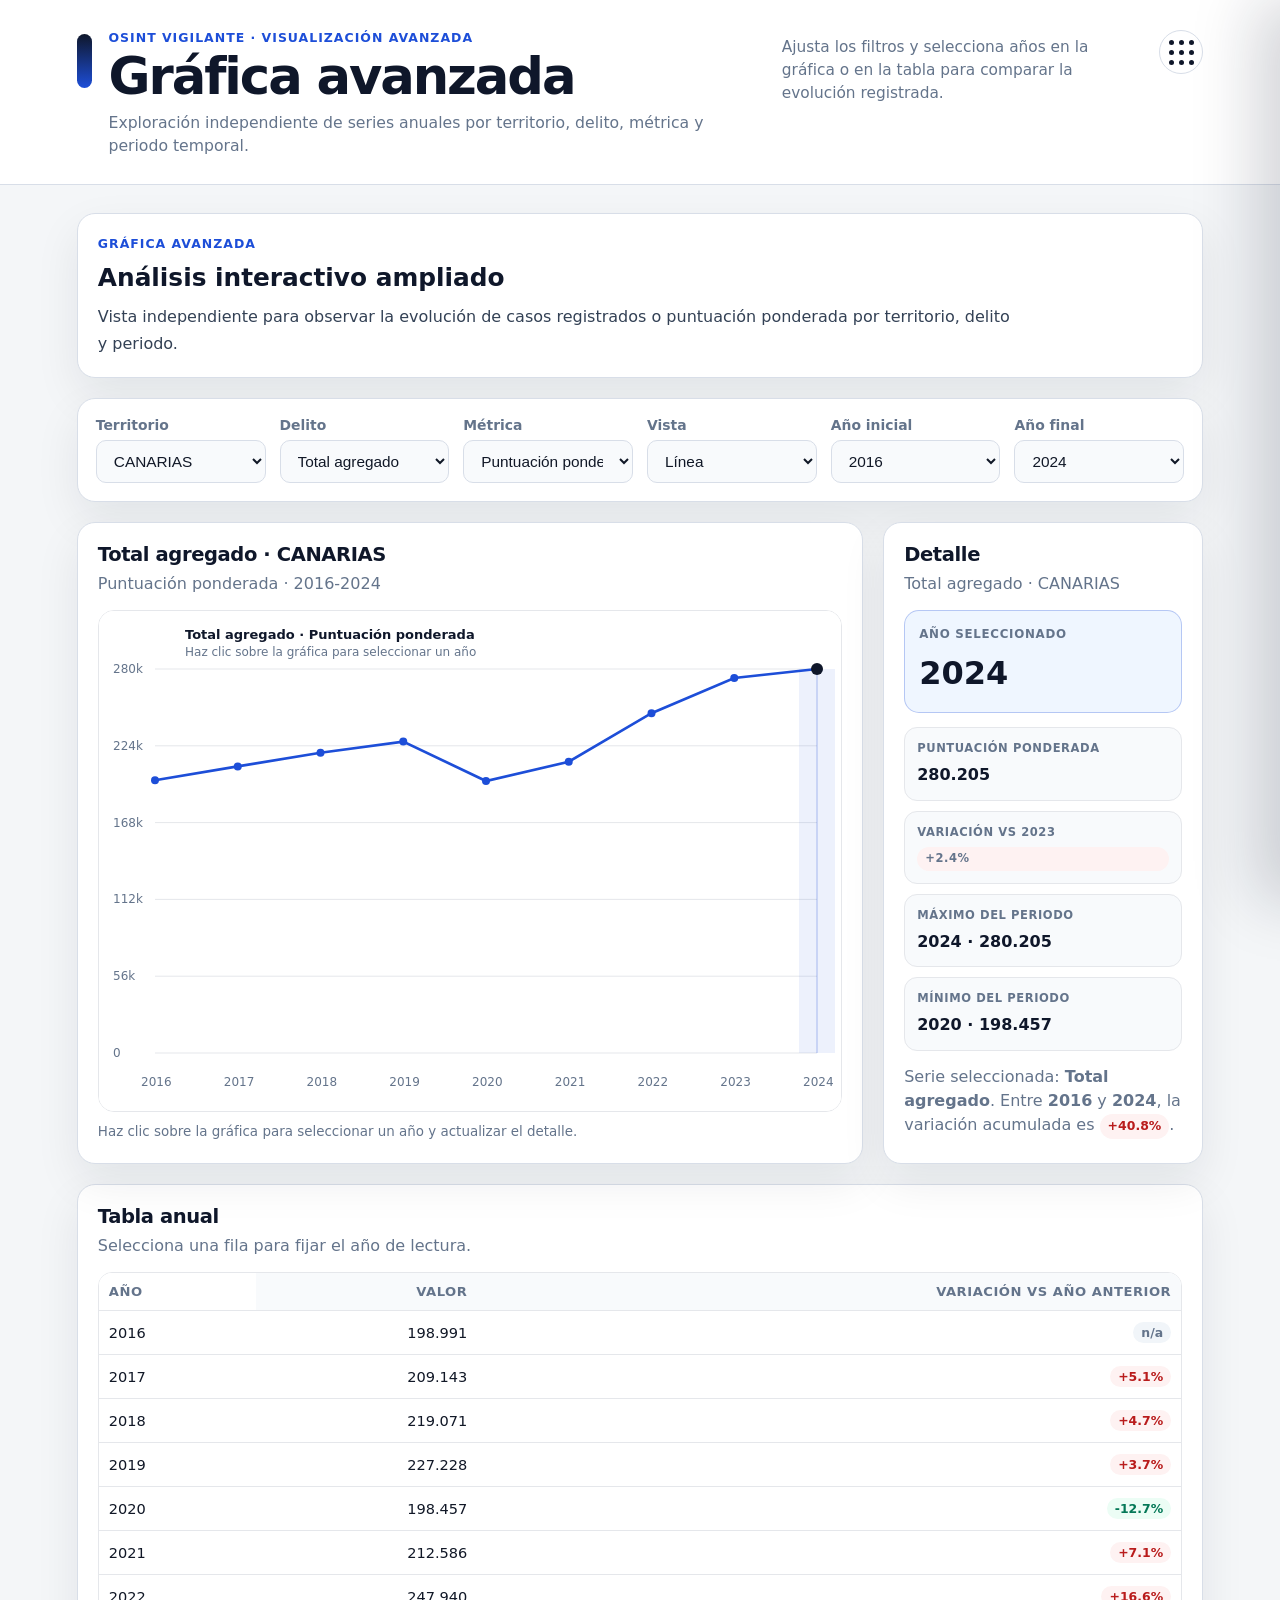
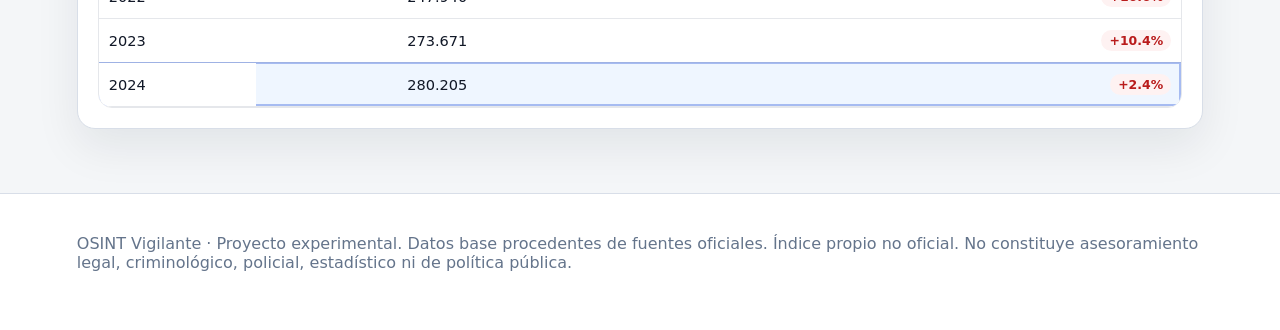
==== commit 0f65b70d: "Add conditional disclaimer for calculated attempts category" ====
--- a/grafica.html
+++ b/grafica.html
@@ -11,7 +11,7 @@
     content="Visualización interactiva avanzada del Observatorio de Severidad Criminal en España, con selección de territorio, delito, métrica y periodo temporal."
   />
 
-  <link rel="stylesheet" href="styles.css?v=18" />
+  <link rel="stylesheet" href="styles.css?v=19" />
 </head>
 
 <body>
@@ -141,7 +141,8 @@
         <div class="panel-header">
           <div>
             <h2 id="advancedChartTitle">Evolución</h2>
-            <p id="advancedChartSubtitle">Selecciona filtros para cargar la serie.</p>
+            <p id="advancedChartSubtitle">Selecciona filtros para analizar la serie.</p>
+            <div id="attemptDisclaimerBox" class="calculated-category-warning" hidden></div>
           </div>
         </div>
 
@@ -208,6 +209,6 @@
   </footer>
 
   <script src="menu.js?v=18"></script>
-  <script src="grafica.js?v=18"></script>
+  <script src="grafica.js?v=3"></script>
 </body>
 </html>
--- a/styles.css
+++ b/styles.css
@@ -1637,3 +1637,28 @@
     grid-template-columns: 1fr;
   }
 }
+
+.calculated-category-warning {
+  margin-top: 10px;
+  padding: 12px 14px;
+  border: 1px solid var(--red);
+  border-left: 5px solid var(--red);
+  border-radius: 13px;
+  background: #ffffff;
+  color: #111827;
+  font-size: 0.86rem;
+  line-height: 1.5;
+}
+
+.calculated-category-warning strong {
+  color: #111827;
+}
+
+@media (max-width: 900px), (hover: none) and (pointer: coarse) {
+  .calculated-category-warning {
+    margin-top: 9px;
+    padding: 11px 12px;
+    font-size: 0.8rem;
+    line-height: 1.45;
+  }
+}
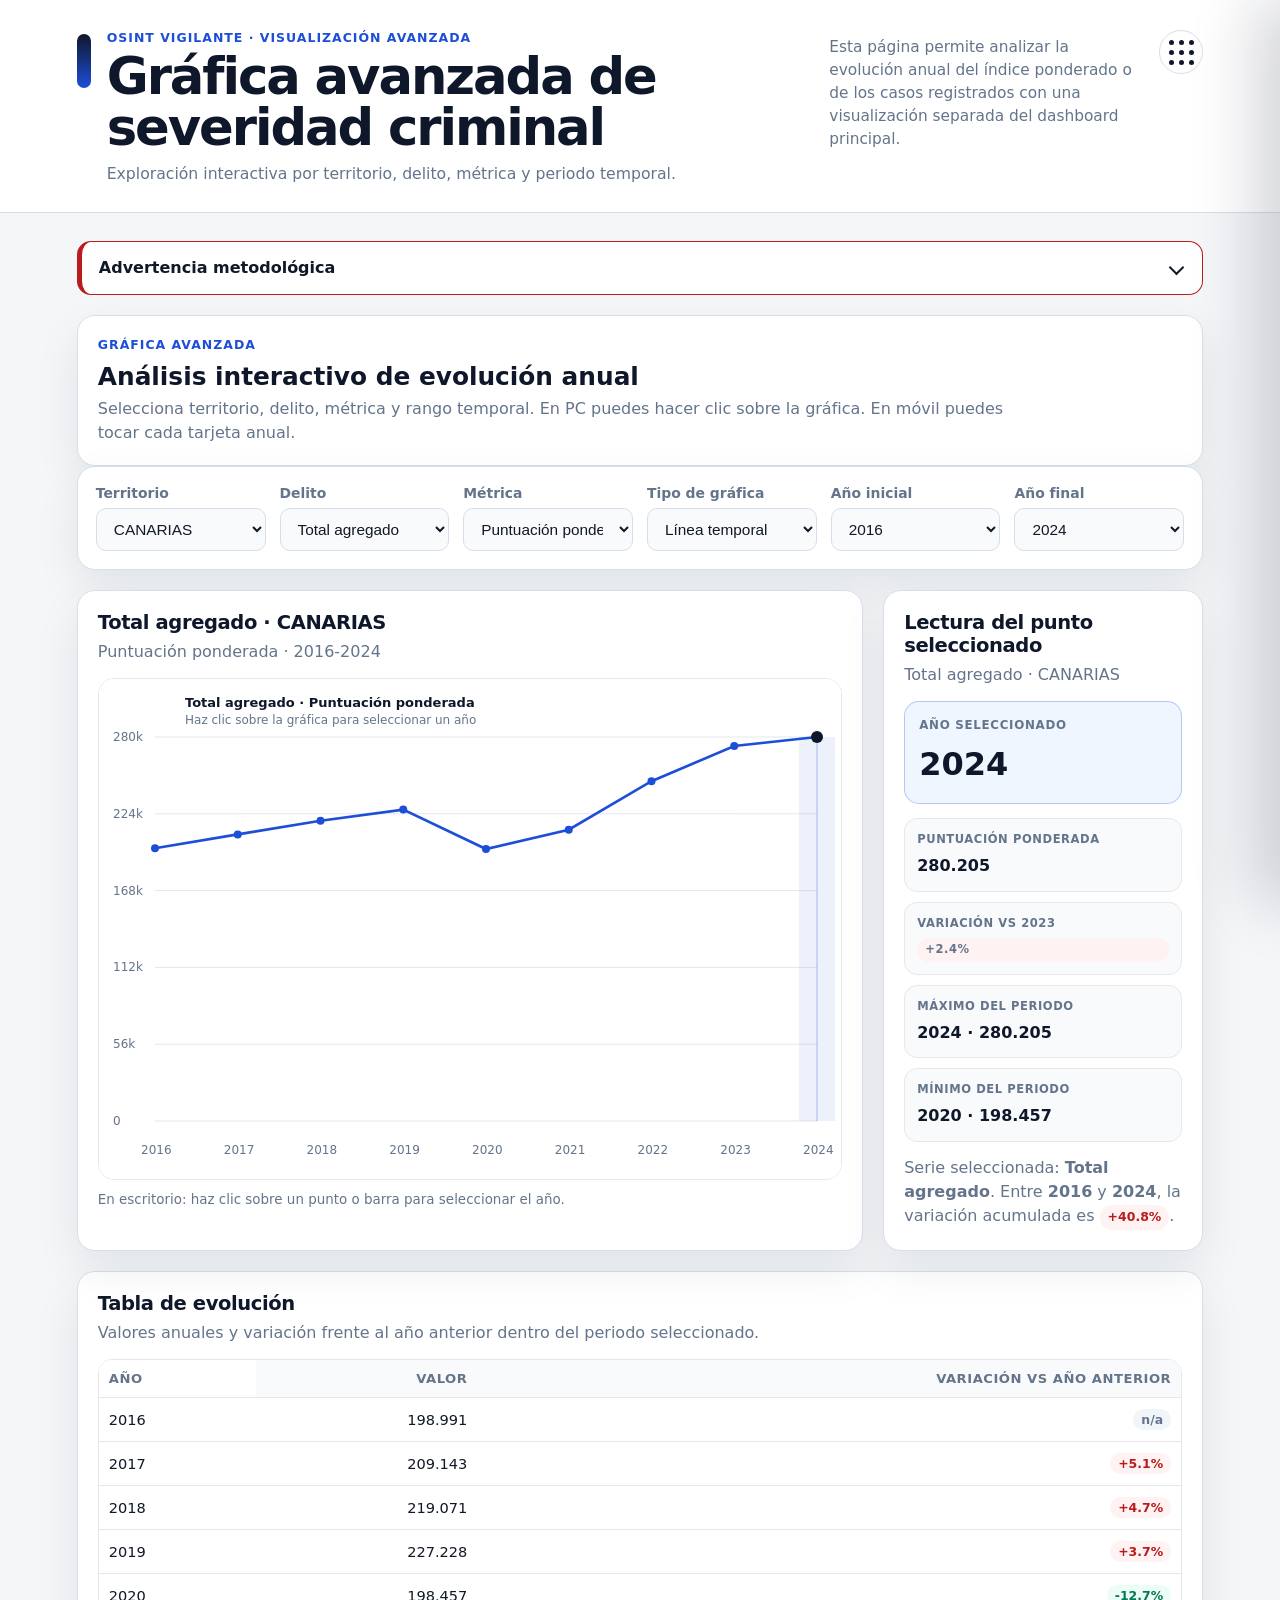
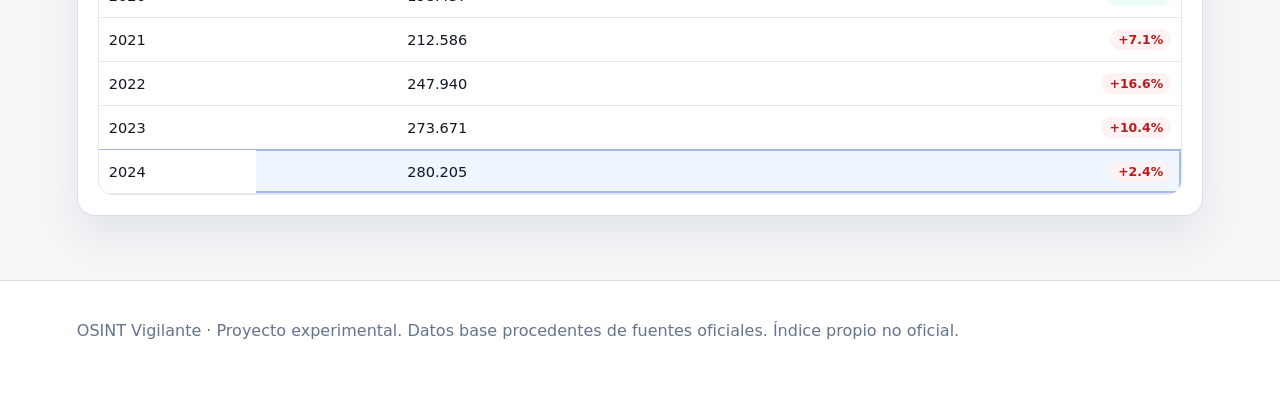
==== commit 9da645f5: "Apply latest graph and methodology updates" ====
--- a/grafica.html
+++ b/grafica.html
@@ -8,10 +8,10 @@
 
   <meta
     name="description"
-    content="Visualización interactiva avanzada del Observatorio de Severidad Criminal en España, con selección de territorio, delito, métrica y periodo temporal."
+    content="Gráfica avanzada interactiva del Observatorio de Severidad Criminal en España. Visualización por territorio, delito, métrica y rango temporal."
   />
 
-  <link rel="stylesheet" href="styles.css?v=19" />
+  <link rel="stylesheet" href="styles.css?v=18" />
 </head>
 
 <body>
@@ -21,16 +21,17 @@
 
       <div>
         <p class="eyebrow">OSINT Vigilante · Visualización avanzada</p>
-        <h1>Gráfica avanzada</h1>
+        <h1>Gráfica avanzada de severidad criminal</h1>
+
         <p class="project-label">
-          Exploración independiente de series anuales por territorio, delito, métrica y periodo temporal.
+          Exploración interactiva por territorio, delito, métrica y periodo temporal.
         </p>
       </div>
     </div>
 
     <div class="topbar-actions">
       <p class="header-note">
-        Ajusta los filtros y selecciona años en la gráfica o en la tabla para comparar la evolución registrada.
+        Esta página permite analizar la evolución anual del índice ponderado o de los casos registrados con una visualización separada del dashboard principal.
       </p>
 
       <button
@@ -90,15 +91,41 @@
   </aside>
 
   <main>
-    <section class="panel page-section advanced-hero">
-      <p class="section-kicker">Gráfica avanzada</p>
-      <h2>Análisis interactivo ampliado</h2>
-      <p>
-        Vista independiente para observar la evolución de casos registrados o puntuación ponderada por territorio, delito y periodo.
-      </p>
-    </section>
-
-    <section class="advanced-controls" aria-label="Controles de gráfica avanzada">
+    <details class="method-warning">
+      <summary>
+        <span>Advertencia metodológica</span>
+      </summary>
+
+      <div class="method-warning-body">
+        <p>
+          <strong>Advertencia metodológica:</strong>
+          esta gráfica no sustituye las estadísticas oficiales. Añade una visualización experimental para observar la evolución de la criminalidad registrada según métrica seleccionada.
+        </p>
+
+        <p>
+          <strong>Lectura correcta:</strong>
+          el índice ponderado permite detectar cambios en la composición de los delitos registrados, pero no mide criminalidad real total, delitos no denunciados ni causalidad institucional.
+        </p>
+
+        <p>
+          <strong>Serie actual:</strong>
+          datos anuales consolidados hasta 2024. Los datos provisionales posteriores no se integran todavía en esta versión.
+        </p>
+      </div>
+    </details>
+
+    <section class="panel advanced-hero">
+      <div>
+        <p class="section-kicker">Gráfica avanzada</p>
+        <h2>Análisis interactivo de evolución anual</h2>
+        <p>
+          Selecciona territorio, delito, métrica y rango temporal. En PC puedes hacer clic sobre la gráfica.
+          En móvil puedes tocar cada tarjeta anual.
+        </p>
+      </div>
+    </section>
+
+    <section class="advanced-controls">
       <label>
         Territorio
         <select id="advancedTerritorySelect"></select>
@@ -118,10 +145,10 @@
       </label>
 
       <label>
-        Vista
+        Tipo de gráfica
         <select id="advancedModeSelect">
-          <option value="line">Línea</option>
-          <option value="bar">Barras</option>
+          <option value="line">Línea temporal</option>
+          <option value="bar">Barras anuales</option>
         </select>
       </label>
 
@@ -142,7 +169,6 @@
           <div>
             <h2 id="advancedChartTitle">Evolución</h2>
             <p id="advancedChartSubtitle">Selecciona filtros para analizar la serie.</p>
-            <div id="attemptDisclaimerBox" class="calculated-category-warning" hidden></div>
           </div>
         </div>
 
@@ -151,27 +177,31 @@
         </div>
 
         <p class="advanced-chart-help">
-          Haz clic sobre la gráfica para seleccionar un año y actualizar el detalle.
+          En escritorio: haz clic sobre un punto o barra para seleccionar el año.
         </p>
       </article>
 
-      <aside class="panel">
+      <article class="panel advanced-detail-panel">
         <div class="panel-header">
           <div>
-            <h2>Detalle</h2>
-            <p id="advancedDetailSubtitle">Resumen del año seleccionado.</p>
+            <h2>Lectura del punto seleccionado</h2>
+            <p id="advancedDetailSubtitle">Detalle del año activo.</p>
           </div>
         </div>
 
-        <div id="advancedInsightBox" class="advanced-insight-box"></div>
-      </aside>
+        <div id="advancedInsightBox" class="advanced-insight-box">
+          Selecciona un punto de la gráfica o una tarjeta anual.
+        </div>
+      </article>
     </section>
 
     <section class="panel advanced-mobile-panel">
       <div class="panel-header">
         <div>
-          <h2>Serie anual</h2>
-          <p>Vista optimizada para selección táctil.</p>
+          <h2>Lectura móvil por año</h2>
+          <p>
+            Toca una tarjeta para seleccionar el año y actualizar la lectura.
+          </p>
         </div>
       </div>
 
@@ -181,8 +211,10 @@
     <section class="panel advanced-table-panel">
       <div class="panel-header">
         <div>
-          <h2>Tabla anual</h2>
-          <p>Selecciona una fila para fijar el año de lectura.</p>
+          <h2>Tabla de evolución</h2>
+          <p>
+            Valores anuales y variación frente al año anterior dentro del periodo seleccionado.
+          </p>
         </div>
       </div>
 
@@ -204,11 +236,11 @@
 
   <footer>
     <p>
-      OSINT Vigilante · Proyecto experimental. Datos base procedentes de fuentes oficiales. Índice propio no oficial. No constituye asesoramiento legal, criminológico, policial, estadístico ni de política pública.
+      OSINT Vigilante · Proyecto experimental. Datos base procedentes de fuentes oficiales. Índice propio no oficial.
     </p>
   </footer>
 
   <script src="menu.js?v=18"></script>
-  <script src="grafica.js?v=3"></script>
+  <script src="grafica.js?v=1"></script>
 </body>
 </html>
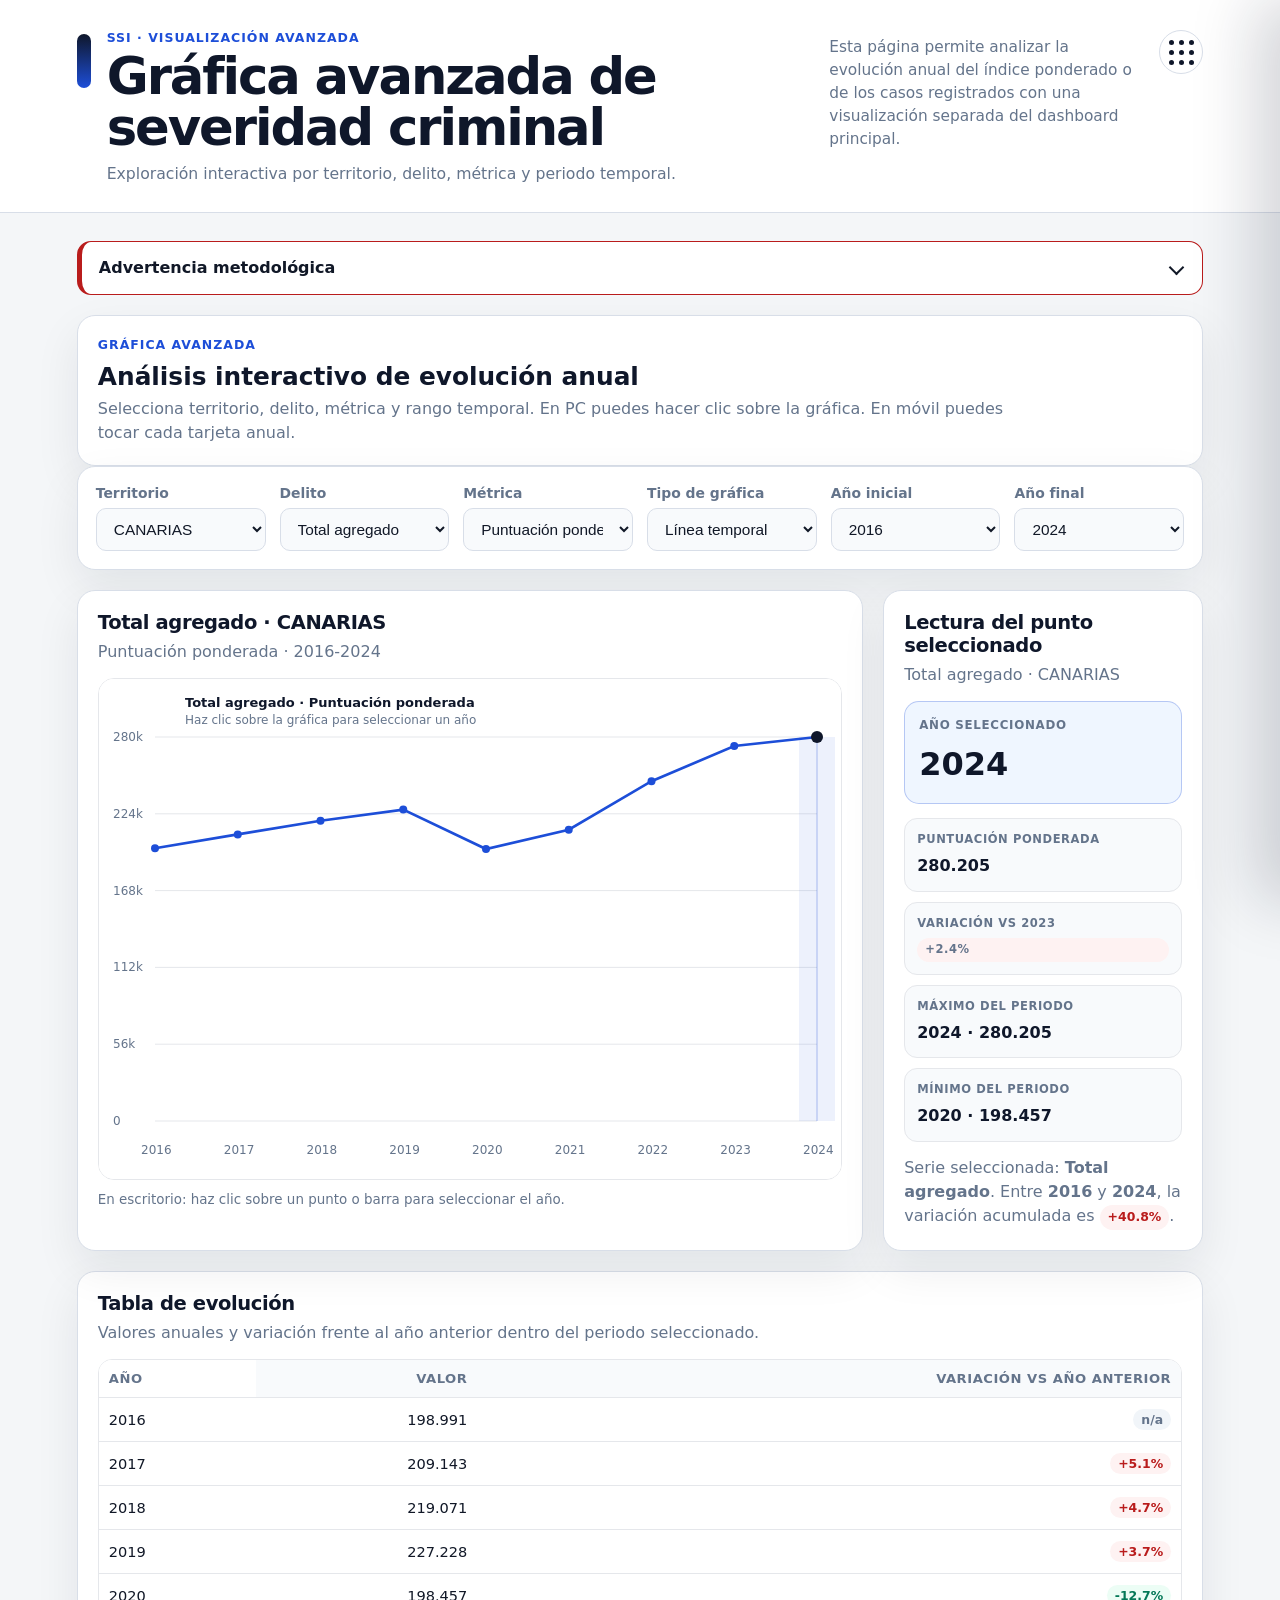
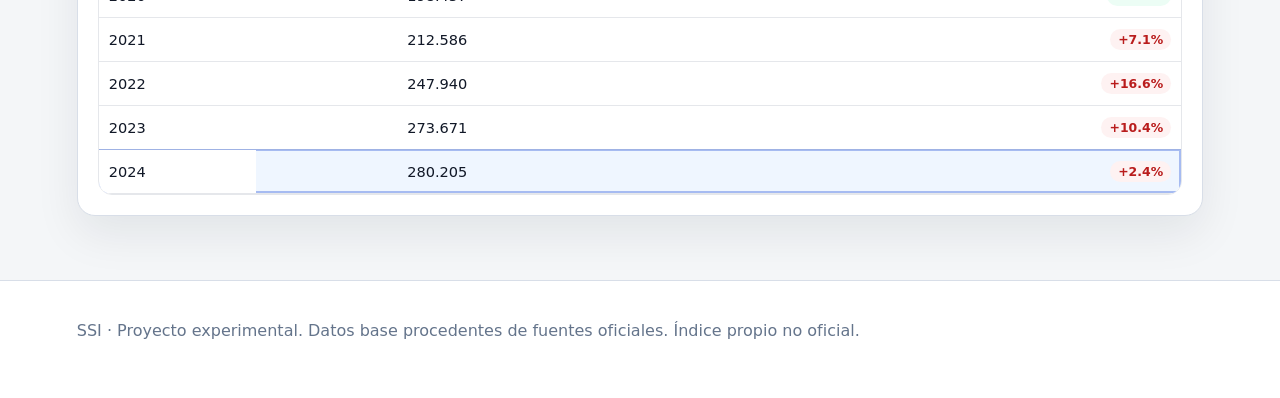
==== commit 9f54ae61: "Update titles and site content" ====
--- a/grafica.html
+++ b/grafica.html
@@ -4,14 +4,14 @@
   <meta charset="utf-8" />
   <meta name="viewport" content="width=device-width, initial-scale=1" />
 
-  <title>Gráfica avanzada · OSINT Vigilante</title>
+  <title>Gráfica avanzada · SSI</title>
 
   <meta
     name="description"
-    content="Gráfica avanzada interactiva del Observatorio de Severidad Criminal en España. Visualización por territorio, delito, métrica y rango temporal."
+    content="Gráfica avanzada interactiva del SSI. Visualización por territorio, delito, métrica y rango temporal."
   />
 
-  <link rel="stylesheet" href="styles.css?v=18" />
+  <link rel="stylesheet" href="styles.css?v=19" />
 </head>
 
 <body>
@@ -20,7 +20,7 @@
       <span class="brand-mark"></span>
 
       <div>
-        <p class="eyebrow">OSINT Vigilante · Visualización avanzada</p>
+        <p class="eyebrow">SSI · Visualización avanzada</p>
         <h1>Gráfica avanzada de severidad criminal</h1>
 
         <p class="project-label">
@@ -54,7 +54,7 @@
     <div class="drawer-header">
       <div>
         <p class="eyebrow">Navegación</p>
-        <h2>OSINT Vigilante</h2>
+        <h2>SSI</h2>
       </div>
 
       <button
@@ -85,7 +85,7 @@
     </nav>
 
     <div class="drawer-note">
-      <strong>OSINT Vigilante:</strong>
+      <strong>SSI:</strong>
       proyecto personal de análisis de fuentes abiertas y visualización de datos públicos. Serie anual consolidada hasta 2024.
     </div>
   </aside>
@@ -99,12 +99,12 @@
       <div class="method-warning-body">
         <p>
           <strong>Advertencia metodológica:</strong>
-          esta gráfica no sustituye las estadísticas oficiales. Añade una visualización experimental para observar la evolución de la criminalidad registrada según métrica seleccionada.
+          Esta gráfica no sustituye las estadísticas oficiales. Añade una visualización experimental para observar la evolución de la criminalidad registrada según métrica seleccionada.
         </p>
 
         <p>
           <strong>Lectura correcta:</strong>
-          el índice ponderado permite detectar cambios en la composición de los delitos registrados, pero no mide criminalidad real total, delitos no denunciados ni causalidad institucional.
+          El 'Índice ponderado' permite detectar cambios en la composición de los delitos registrados, pero no mide criminalidad real total, delitos no denunciados ni causalidad institucional.
         </p>
 
         <p>
@@ -169,6 +169,7 @@
           <div>
             <h2 id="advancedChartTitle">Evolución</h2>
             <p id="advancedChartSubtitle">Selecciona filtros para analizar la serie.</p>
+            <div id="attemptDisclaimerBox" class="calculated-category-warning" hidden></div>
           </div>
         </div>
 
@@ -236,11 +237,11 @@
 
   <footer>
     <p>
-      OSINT Vigilante · Proyecto experimental. Datos base procedentes de fuentes oficiales. Índice propio no oficial.
+      SSI · Proyecto experimental. Datos base procedentes de fuentes oficiales. Índice propio no oficial.
     </p>
   </footer>
 
   <script src="menu.js?v=18"></script>
-  <script src="grafica.js?v=1"></script>
+  <script src="grafica.js?v=3"></script>
 </body>
 </html>
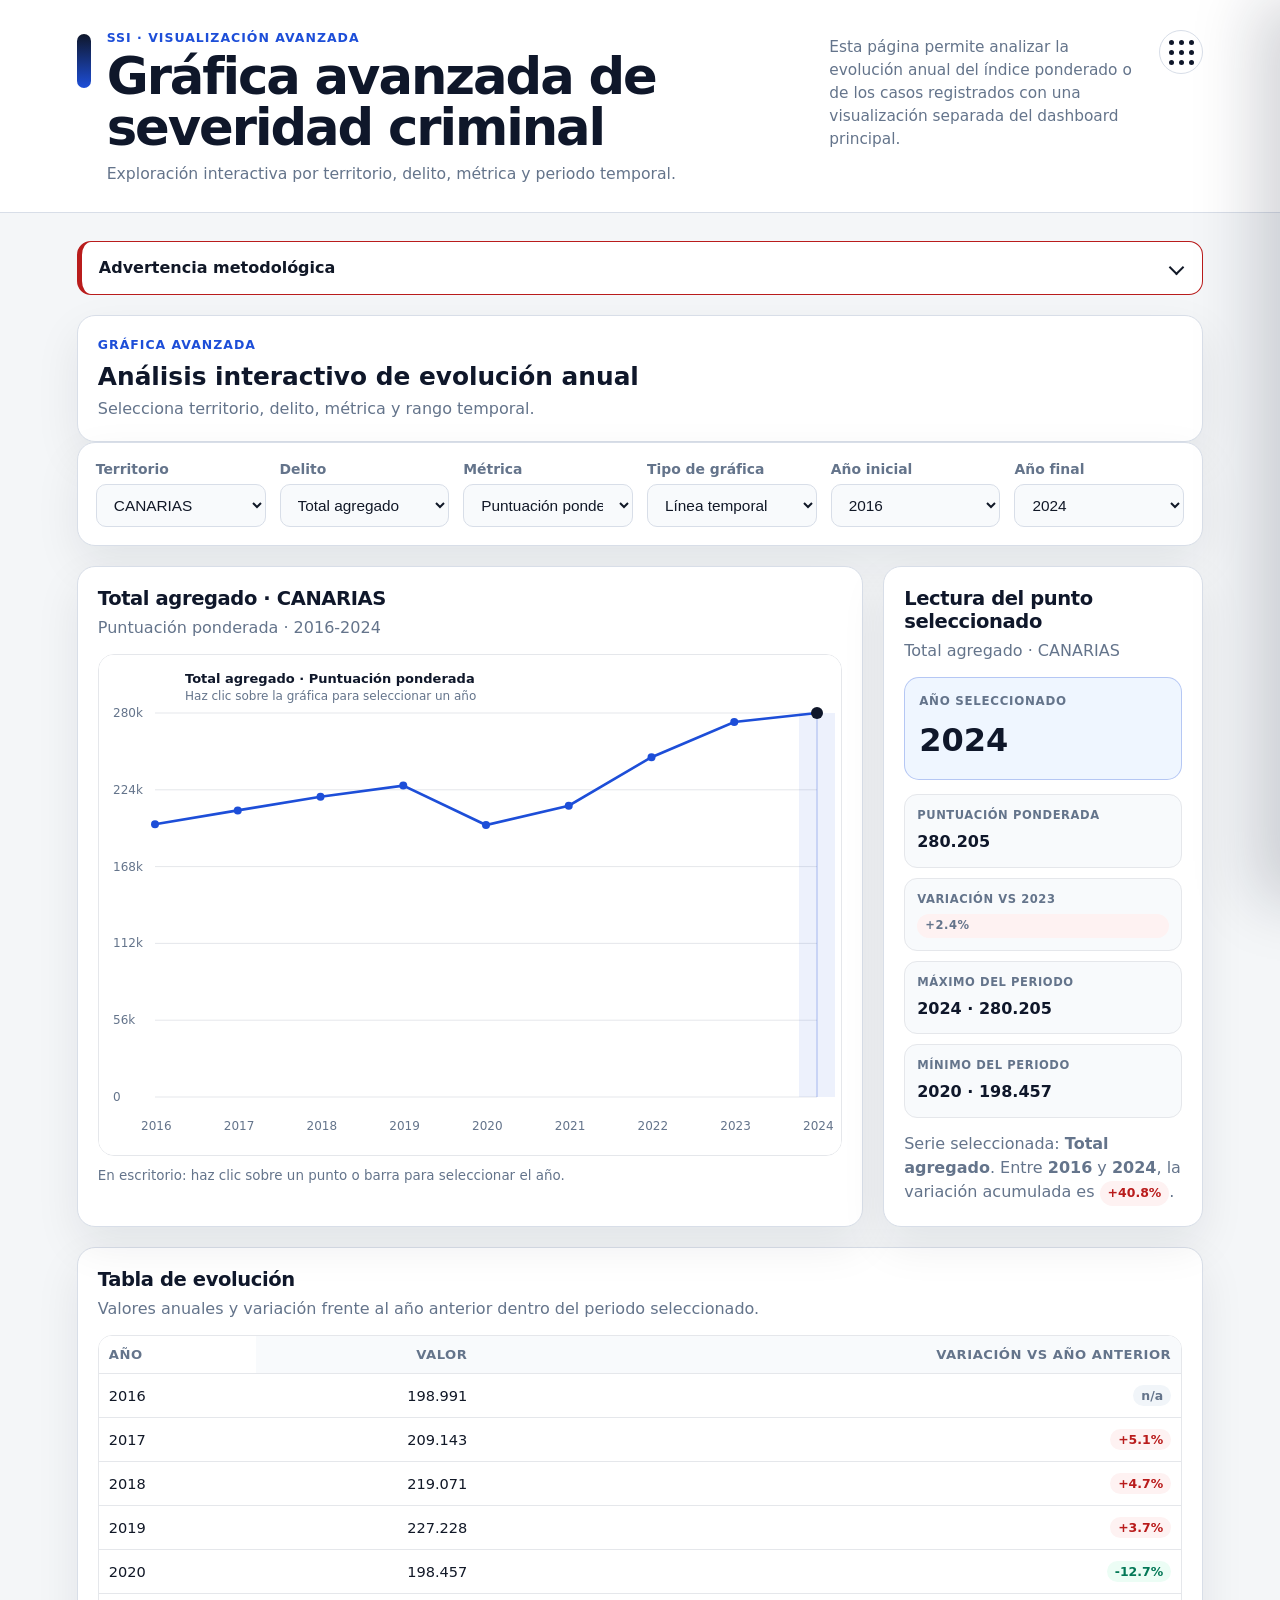
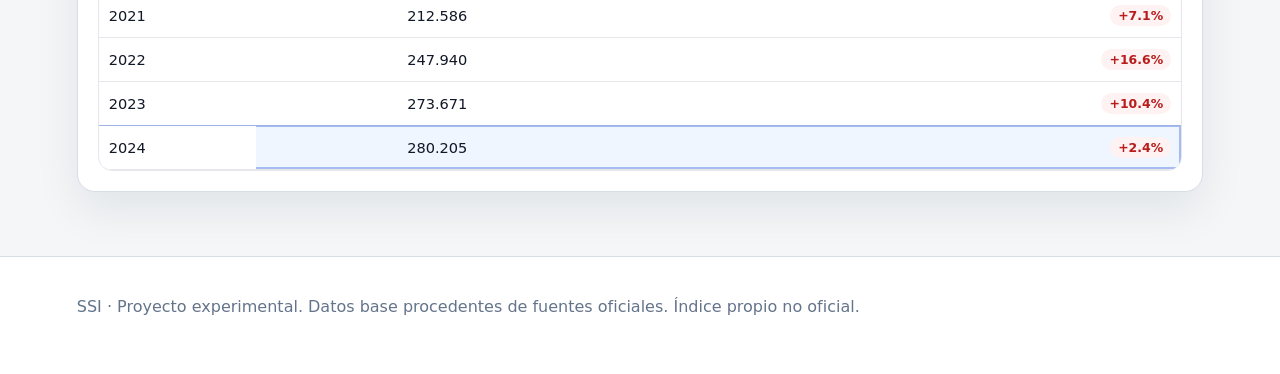
==== commit 352e6096: "Update titles and site content" ====
--- a/grafica.html
+++ b/grafica.html
@@ -54,7 +54,7 @@
     <div class="drawer-header">
       <div>
         <p class="eyebrow">Navegación</p>
-        <h2>SSI</h2>
+        <h2>Spain Severity Index</h2>
       </div>
 
       <button
@@ -85,7 +85,7 @@
     </nav>
 
     <div class="drawer-note">
-      <strong>SSI:</strong>
+      <strong>Spain Severity Index:</strong>
       proyecto personal de análisis de fuentes abiertas y visualización de datos públicos. Serie anual consolidada hasta 2024.
     </div>
   </aside>
@@ -119,8 +119,7 @@
         <p class="section-kicker">Gráfica avanzada</p>
         <h2>Análisis interactivo de evolución anual</h2>
         <p>
-          Selecciona territorio, delito, métrica y rango temporal. En PC puedes hacer clic sobre la gráfica.
-          En móvil puedes tocar cada tarjeta anual.
+          Selecciona territorio, delito, métrica y rango temporal.
         </p>
       </div>
     </section>
--- a/styles.css
+++ b/styles.css
@@ -246,10 +246,10 @@
 .drawer-note {
   margin-top: auto;
   padding: 14px;
-  border: 1px solid #f5d68a;
+  border: 1px solid #cbd5e1;
   border-radius: 14px;
-  background: var(--amber-soft);
-  color: #713f12;
+  background: #f1f5f9;
+  color: #334155;
   line-height: 1.45;
 }
 
@@ -1437,10 +1437,10 @@
 
   .mobile-note-box {
     padding: 12px;
-    border: 1px solid #f5d68a;
+    border: 1px solid #cbd5e1;
     border-radius: 13px;
-    background: var(--amber-soft);
-    color: #713f12;
+    background: #f1f5f9;
+    color: #334155;
     font-size: 0.82rem;
     line-height: 1.45;
   }
